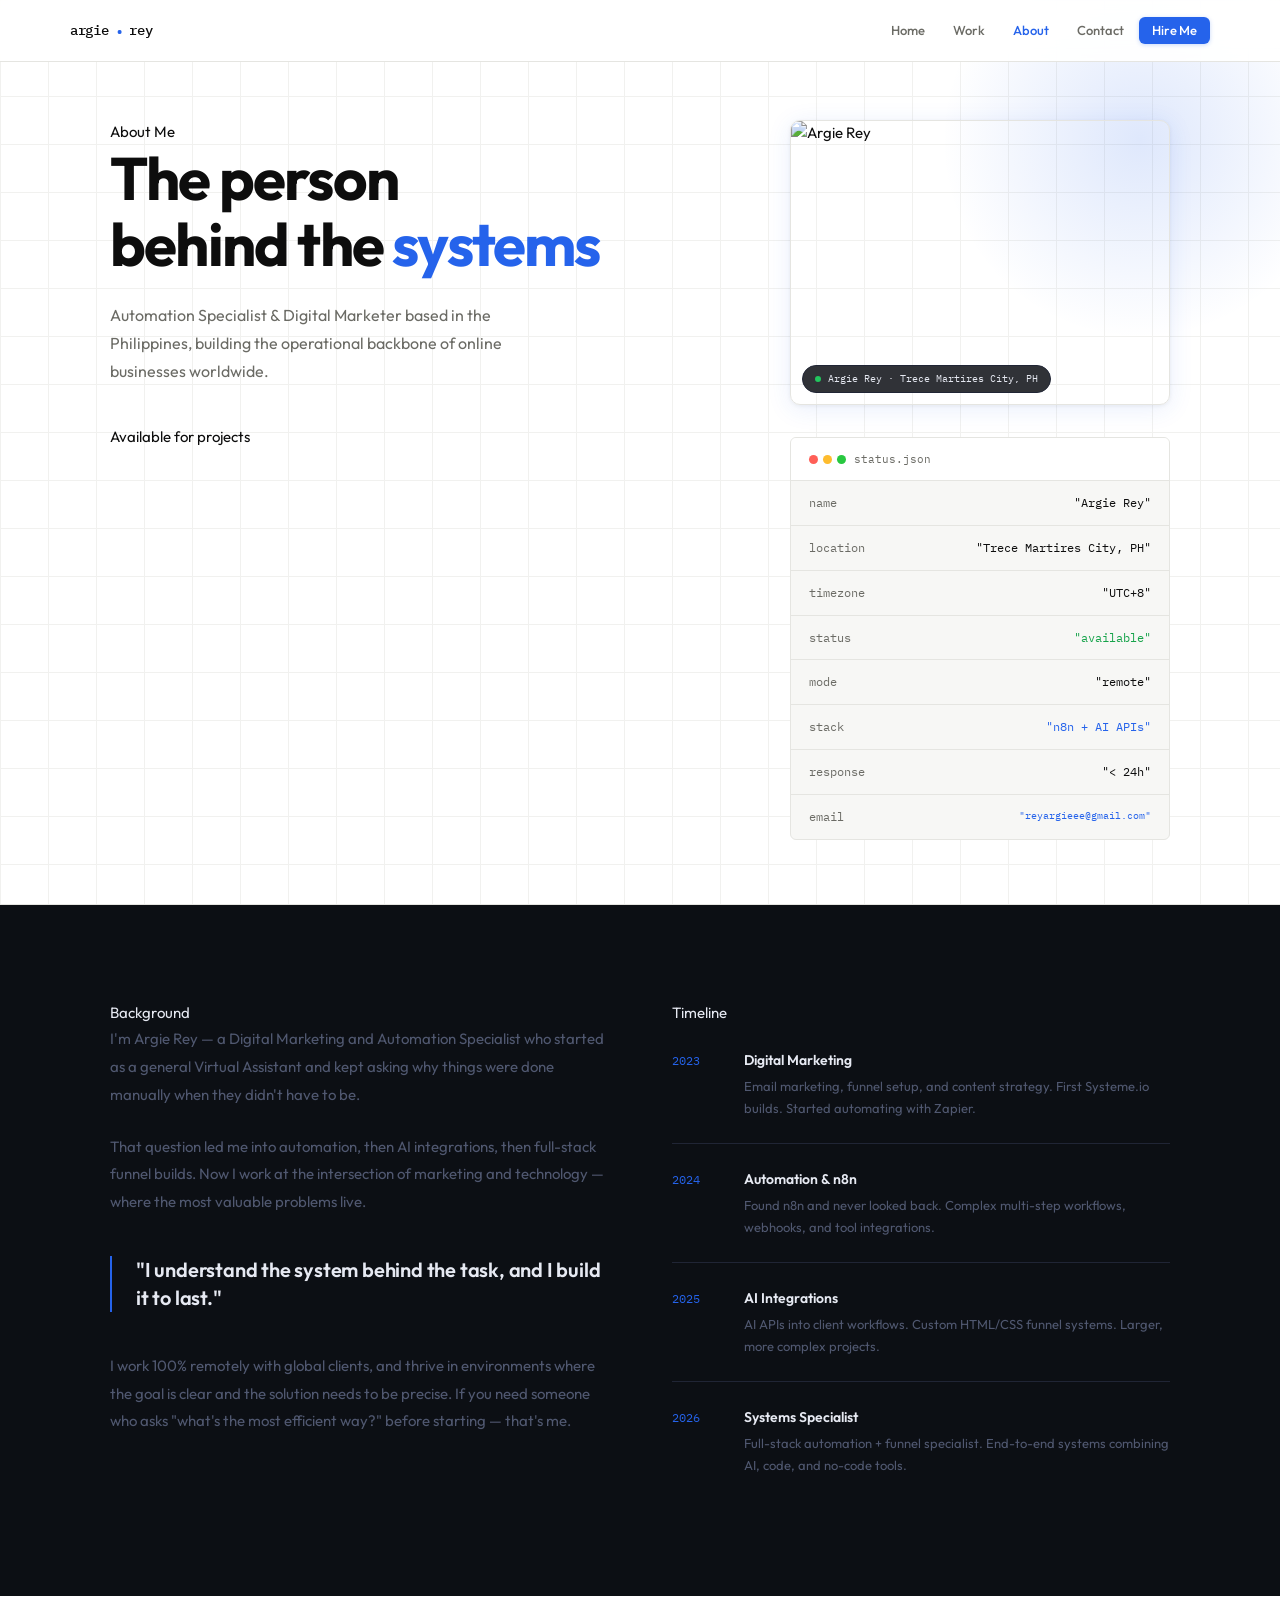
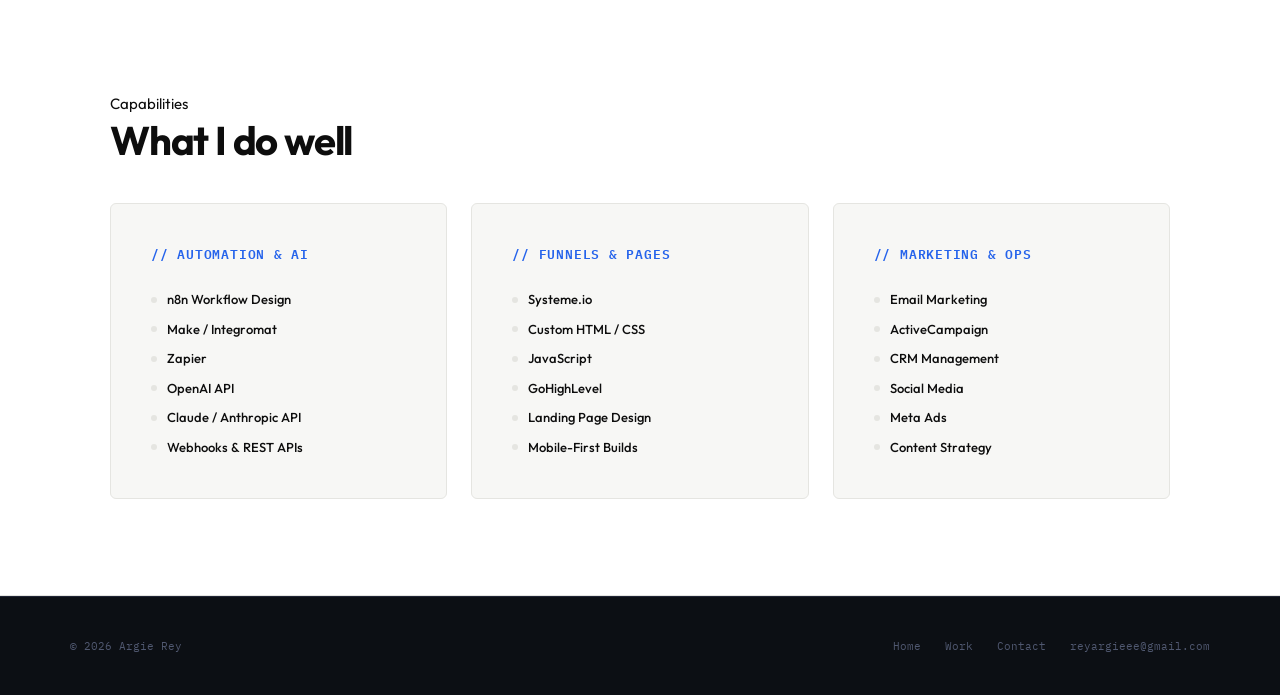
==== about/index.html @ 732ae155 "Add files via upload" ====
<!DOCTYPE html>
<html lang="en">
<head>
  <meta charset="UTF-8"/>
  <meta name="viewport" content="width=device-width, initial-scale=1.0"/>
  <title>About — Argie Rey</title>
  <link rel="stylesheet" href="../css/style.css"/>
  <style>
    /* LIGHT HERO */
    .page-hero {
      background: var(--white);
      padding: 120px 0 64px;
      border-bottom: 1px solid var(--light-rule);
      position: relative; overflow: hidden;
    }
    .page-hero::before {
      content: '';
      position: absolute; inset: 0;
      background-image:
        linear-gradient(var(--light-rule) 1px, transparent 1px),
        linear-gradient(90deg, var(--light-rule) 1px, transparent 1px);
      background-size: 48px 48px;
      opacity: 0.5;
    }
    .page-hero::after {
      content: '';
      position: absolute;
      width: 400px; height: 400px; border-radius: 50%;
      background: radial-gradient(circle, var(--blue-glow) 0%, transparent 70%);
      top: -60px; right: -60px;
    }
    .ph-inner { position: relative; z-index: 1; }

    .profile-photo-wrap { position: relative; margin-bottom: 16px; }
    .profile-photo { width: 100%; aspect-ratio: 4/3; object-fit: cover; object-position: center top; border-radius: var(--radius-lg); border: 1px solid var(--light-rule); display: block; box-shadow: 0 4px 24px rgba(37,99,235,0.1), 0 1px 4px rgba(0,0,0,0.06); }
    .profile-photo-badge { position: absolute; bottom: 12px; left: 12px; display: flex; align-items: center; gap: 7px; background: rgba(12,15,20,0.85); backdrop-filter: blur(8px); border: 1px solid rgba(32,37,53,1); border-radius: 99px; padding: 5px 12px; font-family: var(--f-mono); font-size: 10px; color: #e6e9f2; }
    .hero-grid {
      display: grid;
      grid-template-columns: 1fr 380px;
      gap: var(--s5); align-items: start;
    }
    .page-h1 {
      font-size: clamp(36px, 5vw, 60px);
      font-weight: 700; letter-spacing: -0.03em;
      line-height: 1.1; color: var(--light-text);
      margin-bottom: var(--s3);
    }
    .page-h1 .blue { color: var(--blue); }
    .page-lead { font-size: 16px; color: var(--light-muted); max-width: 460px; line-height: 1.75; margin-bottom: var(--s4); }

    /* STATUS CARD */
    .status-card {
      background: var(--off-white);
      border: 1px solid var(--light-rule);
      border-radius: var(--radius);
      overflow: hidden;
    }
    .sc-header {
      padding: 12px 18px;
      border-bottom: 1px solid var(--light-rule);
      background: var(--white);
      display: flex; align-items: center; gap: 8px;
    }
    .sc-title { font-family: var(--f-mono); font-size: 11px; color: var(--light-muted); }
    .sc-body { padding: 0; }
    .sc-row {
      display: flex; justify-content: space-between; align-items: center;
      padding: 12px 18px;
      border-bottom: 1px solid var(--light-rule);
      font-family: var(--f-mono); font-size: 12px;
    }
    .sc-row:last-child { border-bottom: none; }
    .sc-key { color: var(--light-muted); }
    .sc-val { color: var(--light-text); text-align: right; }
    .sc-val.blue { color: var(--blue); }
    .sc-val.green { color: #16a34a; }

    /* BIO — DARK */
    .bio-section { background: var(--dark); padding: var(--s6) 0; }
    .bio-grid {
      display: grid; grid-template-columns: 1fr 1fr;
      gap: var(--s5); align-items: start;
    }
    .bio-p {
      font-size: 15px; color: var(--dark-muted);
      line-height: 1.85; margin-bottom: var(--s3);
    }
    .pull-quote {
      font-size: 20px; font-weight: 600;
      color: var(--dark-text); line-height: 1.4;
      border-left: 2px solid var(--blue);
      padding-left: var(--s3);
      margin: var(--s4) 0;
      letter-spacing: -0.01em;
    }

    /* timeline */
    .timeline { display: flex; flex-direction: column; gap: 0; }
    .tl-item {
      display: flex; gap: var(--s3);
      padding: var(--s3) 0;
      border-bottom: 1px solid var(--dark-rule);
      position: relative;
    }
    .tl-item:last-child { border-bottom: none; }
    .tl-year {
      font-family: var(--f-mono); font-size: 12px;
      color: var(--blue); min-width: 48px; padding-top: 2px;
    }
    .tl-content {}
    .tl-title { font-size: 14px; font-weight: 600; color: var(--dark-text); margin-bottom: 4px; }
    .tl-desc { font-size: 13px; color: var(--dark-muted); line-height: 1.65; }

    /* SKILLS — LIGHT */
    .skills-section { background: var(--white); padding: var(--s6) 0; border-bottom: 1px solid var(--light-rule); }
    .skills-grid {
      display: grid; grid-template-columns: repeat(3, 1fr);
      gap: var(--s3); margin-top: var(--s4);
    }
    .skill-card {
      background: var(--off-white);
      border: 1px solid var(--light-rule);
      border-radius: var(--radius);
      padding: var(--s4);
    }
    .skill-card-title {
      font-size: 13px; font-weight: 600;
      color: var(--blue);
      font-family: var(--f-mono);
      letter-spacing: 0.06em; text-transform: uppercase;
      margin-bottom: var(--s3);
      display: flex; align-items: center; gap: 8px;
    }
    .skill-list { display: flex; flex-direction: column; gap: 8px; }
    .skill-item {
      display: flex; align-items: center; gap: 10px;
      font-size: 13px; font-weight: 500; color: var(--light-text);
    }
    .skill-item::before {
      content: '';
      width: 6px; height: 6px; border-radius: 50%;
      background: var(--light-rule); flex-shrink: 0;
    }

    @media (max-width: 900px) {
      .profile-photo-wrap { position: relative; margin-bottom: 16px; }
    .profile-photo { width: 100%; aspect-ratio: 4/3; object-fit: cover; object-position: center top; border-radius: var(--radius-lg); border: 1px solid var(--light-rule); display: block; box-shadow: 0 4px 24px rgba(37,99,235,0.1), 0 1px 4px rgba(0,0,0,0.06); }
    .profile-photo-badge { position: absolute; bottom: 12px; left: 12px; display: flex; align-items: center; gap: 7px; background: rgba(12,15,20,0.85); backdrop-filter: blur(8px); border: 1px solid rgba(32,37,53,1); border-radius: 99px; padding: 5px 12px; font-family: var(--f-mono); font-size: 10px; color: #e6e9f2; }
    .hero-grid { grid-template-columns: 1fr; }
      .bio-grid { grid-template-columns: 1fr; }
      .skills-grid { grid-template-columns: 1fr; }
    }
  </style>
</head>
<body>

<nav>
  <div class="nav-inner">
    <a href="../index.html" class="nav-logo">argie<span class="dot">·</span>rey</a>
    <ul class="nav-links">
      <li><a href="../index.html">Home</a></li>
      <li><a href="../work/index.html">Work</a></li>
      <li><a href="../about/index.html" class="active">About</a></li>
      <li><a href="../contact/index.html">Contact</a></li>
      <li><a href="../contact/index.html" class="btn btn-nav">Hire Me</a></li>
    </ul>
  </div>
</nav>

<main>
  <!-- HERO — LIGHT -->
  <section class="page-hero">
    <div class="container ph-inner">
      <div class="hero-grid">
        <div>
          <div class="section-eyebrow">About Me</div>
          <h1 class="page-h1">The person<br>behind the <span class="blue">systems</span></h1>
          <p class="page-lead">Automation Specialist & Digital Marketer based in the Philippines, building the operational backbone of online businesses worldwide.</p>
          <div>
            <div class="status-badge"><span class="status-dot"></span>Available for projects</div>
          </div>
        </div>
        <div style="display:flex; flex-direction:column; gap:16px;">
        <div class="profile-photo-wrap">
          <img src="https://static.wixstatic.com/media/82380c_71cf41e3c10f4f3bbc5aff436acbb50b~mv2.jpg/v1/fill/w_1180,h_966,al_c,q_85,usm_0.66_1.00_0.01,enc_avif,quality_auto/82380c_71cf41e3c10f4f3bbc5aff436acbb50b~mv2.jpg" alt="Argie Rey" class="profile-photo"/>
          <div class="profile-photo-badge"><span class="status-dot"></span>Argie Rey · Trece Martires City, PH</div>
        </div>
        <div class="status-card">
          <div class="sc-header">
            <div class="hc-dots" style="display:flex;gap:5px;">
              <div style="width:9px;height:9px;border-radius:50%;background:#ff5f57;"></div>
              <div style="width:9px;height:9px;border-radius:50%;background:#febc2e;"></div>
              <div style="width:9px;height:9px;border-radius:50%;background:#28c840;"></div>
            </div>
            <span class="sc-title">status.json</span>
          </div>
          <div class="sc-body">
            <div class="sc-row"><span class="sc-key">name</span><span class="sc-val">"Argie Rey"</span></div>
            <div class="sc-row"><span class="sc-key">location</span><span class="sc-val">"Trece Martires City, PH"</span></div>
            <div class="sc-row"><span class="sc-key">timezone</span><span class="sc-val">"UTC+8"</span></div>
            <div class="sc-row"><span class="sc-key">status</span><span class="sc-val green">"available"</span></div>
            <div class="sc-row"><span class="sc-key">mode</span><span class="sc-val">"remote"</span></div>
            <div class="sc-row"><span class="sc-key">stack</span><span class="sc-val blue">"n8n + AI APIs"</span></div>
            <div class="sc-row"><span class="sc-key">response</span><span class="sc-val">"&lt; 24h"</span></div>
            <div class="sc-row"><span class="sc-key">email</span><span class="sc-val blue" style="font-size:10px;">"reyargieee@gmail.com"</span></div>
          </div>
        </div><!-- /status-card -->
        </div><!-- /right col wrapper -->
      </div>
    </div>
  </section>

  <!-- BIO — DARK -->
  <section class="bio-section dark-section">
    <div class="container">
      <div class="bio-grid">
        <div>
          <div class="section-eyebrow">Background</div>
          <p class="bio-p">I'm Argie Rey — a Digital Marketing and Automation Specialist who started as a general Virtual Assistant and kept asking why things were done manually when they didn't have to be.</p>
          <p class="bio-p">That question led me into automation, then AI integrations, then full-stack funnel builds. Now I work at the intersection of marketing and technology — where the most valuable problems live.</p>
          <div class="pull-quote">"I understand the system behind the task, and I build it to last."</div>
          <p class="bio-p">I work 100% remotely with global clients, and thrive in environments where the goal is clear and the solution needs to be precise. If you need someone who asks "what's the most efficient way?" before starting — that's me.</p>
        </div>
        <div>
          <div class="section-eyebrow">Timeline</div>
          <div class="timeline">
            <div class="tl-item">
              <span class="tl-year">2023</span>
              <div class="tl-content">
                <div class="tl-title">Digital Marketing</div>
                <div class="tl-desc">Email marketing, funnel setup, and content strategy. First Systeme.io builds. Started automating with Zapier.</div>
              </div>
            </div>
            <div class="tl-item">
              <span class="tl-year">2024</span>
              <div class="tl-content">
                <div class="tl-title">Automation & n8n</div>
                <div class="tl-desc">Found n8n and never looked back. Complex multi-step workflows, webhooks, and tool integrations.</div>
              </div>
            </div>
            <div class="tl-item">
              <span class="tl-year">2025</span>
              <div class="tl-content">
                <div class="tl-title">AI Integrations</div>
                <div class="tl-desc">AI APIs into client workflows. Custom HTML/CSS funnel systems. Larger, more complex projects.</div>
              </div>
            </div>
            <div class="tl-item">
              <span class="tl-year">2026</span>
              <div class="tl-content">
                <div class="tl-title">Systems Specialist</div>
                <div class="tl-desc">Full-stack automation + funnel specialist. End-to-end systems combining AI, code, and no-code tools.</div>
              </div>
            </div>
          </div>
        </div>
      </div>
    </div>
  </section>

  <!-- SKILLS — LIGHT -->
  <section class="skills-section">
    <div class="container">
      <div class="section-eyebrow">Capabilities</div>
      <h2 style="font-size:clamp(26px,3.5vw,40px);font-weight:700;letter-spacing:-0.03em;color:var(--light-text);max-width:400px;line-height:1.15;margin-bottom:0;">What I do well</h2>
      <div class="skills-grid">
        <div class="skill-card">
          <div class="skill-card-title">// Automation & AI</div>
          <div class="skill-list">
            <div class="skill-item">n8n Workflow Design</div>
            <div class="skill-item">Make / Integromat</div>
            <div class="skill-item">Zapier</div>
            <div class="skill-item">OpenAI API</div>
            <div class="skill-item">Claude / Anthropic API</div>
            <div class="skill-item">Webhooks & REST APIs</div>
          </div>
        </div>
        <div class="skill-card">
          <div class="skill-card-title">// Funnels & Pages</div>
          <div class="skill-list">
            <div class="skill-item">Systeme.io</div>
            <div class="skill-item">Custom HTML / CSS</div>
            <div class="skill-item">JavaScript</div>
            <div class="skill-item">GoHighLevel</div>
            <div class="skill-item">Landing Page Design</div>
            <div class="skill-item">Mobile-First Builds</div>
          </div>
        </div>
        <div class="skill-card">
          <div class="skill-card-title">// Marketing & Ops</div>
          <div class="skill-list">
            <div class="skill-item">Email Marketing</div>
            <div class="skill-item">ActiveCampaign</div>
            <div class="skill-item">CRM Management</div>
            <div class="skill-item">Social Media</div>
            <div class="skill-item">Meta Ads</div>
            <div class="skill-item">Content Strategy</div>
          </div>
        </div>
      </div>
    </div>
  </section>
</main>

<footer>
  <div class="footer-inner">
    <span class="foot-copy">&copy; 2026 Argie Rey</span>
    <div class="foot-links">
      <a href="../index.html">Home</a>
      <a href="../work/index.html">Work</a>
      <a href="../contact/index.html">Contact</a>
      <a href="mailto:reyargieee@gmail.com">reyargieee@gmail.com</a>
    </div>
  </div>
</footer>

<script src="../js/main.js"></script>
</body>
</html>
---- css/style.css ----
@import url('https://fonts.googleapis.com/css2?family=Outfit:wght@300;400;500;600;700&family=IBM+Plex+Mono:wght@300;400;500&display=swap');

/* ─── TOKENS ───────────────────────────────────────────── */
:root {
  --white:       #ffffff;
  --off-white:   #f7f7f5;
  --light-rule:  #e5e5e1;
  --light-text:  #0d0d0d;
  --light-muted: #6b6b65;
  --light-hover: #f0f0ee;

  --dark:        #0c0f14;
  --dark-mid:    #111520;
  --dark-surface:#171c28;
  --dark-rule:   #202535;
  --dark-text:   #e6e9f2;
  --dark-muted:  #505870;

  --blue:        #2563eb;
  --blue-lt:     #3b82f6;
  --blue-dk:     #1d4ed8;
  --blue-glow:   rgba(37,99,235,0.15);
  --blue-tint:   rgba(37,99,235,0.08);
  --blue-border: rgba(37,99,235,0.3);

  --green:       #22c55e;
  --green-tint:  rgba(34,197,94,0.1);
  --green-border:rgba(34,197,94,0.25);

  --f-sans: 'Outfit', sans-serif;
  --f-mono: 'IBM Plex Mono', monospace;

  --s1: 8px;  --s2: 16px; --s3: 24px;
  --s4: 40px; --s5: 64px; --s6: 96px;

  --radius: 6px;
  --radius-lg: 10px;
  --max: 1140px;

  --shadow-sm: 0 1px 3px rgba(0,0,0,0.08), 0 1px 2px rgba(0,0,0,0.06);
  --shadow-md: 0 4px 16px rgba(0,0,0,0.1), 0 2px 6px rgba(0,0,0,0.07);
  --shadow-blue: 0 0 0 3px rgba(37,99,235,0.2);
}

/* ─── RESET ─────────────────────────────────────────────── */
*, *::before, *::after { box-sizing: border-box; margin: 0; padding: 0; }
html { scroll-behavior: smooth; }
body {
  font-family: var(--f-sans);
  font-size: 15px; line-height: 1.65;
  color: var(--light-text);
  background: var(--white);
  overflow-x: hidden;
}
a { text-decoration: none; color: inherit; }
img { display: block; max-width: 100%; }

/* ─── NAV ────────────────────────────────────────────────── */
nav {
  position: fixed; top: 0; left: 0; right: 0; z-index: 100;
  height: 62px;
  display: flex; align-items: center;
  padding: 0 var(--s4);
  background: rgba(255,255,255,0.92);
  backdrop-filter: blur(16px);
  -webkit-backdrop-filter: blur(16px);
  border-bottom: 1px solid var(--light-rule);
  transition: background 0.25s, border-color 0.25s;
}
nav.dark-nav {
  background: rgba(12,15,20,0.94);
  border-bottom-color: var(--dark-rule);
}
.nav-inner {
  max-width: var(--max); margin: 0 auto; width: 100%;
  display: flex; align-items: center; justify-content: space-between;
}
.nav-logo {
  font-family: var(--f-mono); font-size: 14px; font-weight: 500;
  color: var(--light-text); letter-spacing: -0.02em;
  display: flex; align-items: center; gap: 4px;
  transition: color 0.2s;
}
nav.dark-nav .nav-logo { color: var(--dark-text); }
.nav-logo .dot { color: var(--blue); font-size: 22px; line-height: 0; }
.nav-links { display: flex; align-items: center; gap: 2px; list-style: none; }
.nav-links a {
  font-size: 13px; font-weight: 500;
  color: var(--light-muted);
  padding: 7px 13px; border-radius: var(--radius);
  transition: color 0.15s, background 0.15s;
}
nav.dark-nav .nav-links a { color: var(--dark-muted); }
.nav-links a:hover { color: var(--light-text); background: var(--light-hover); }
nav.dark-nav .nav-links a:hover { color: var(--dark-text); background: var(--dark-surface); }
.nav-links a.active { color: var(--blue); }
nav.dark-nav .nav-links a.active { color: var(--blue-lt); }

/* ─── BUTTONS ─────────────────────────────────────────────── */
.btn {
  display: inline-flex; align-items: center; gap: 8px;
  font-family: var(--f-sans); font-weight: 600; font-size: 14px;
  padding: 10px 22px; border-radius: var(--radius);
  border: none; cursor: pointer;
  transition: all 0.18s;
  white-space: nowrap; letter-spacing: -0.01em;
  line-height: 1;
}

/* Primary — filled blue */
.btn-primary {
  background: var(--blue); color: #fff;
  box-shadow: 0 1px 3px rgba(37,99,235,0.3), 0 0 0 0 rgba(37,99,235,0);
}
.btn-primary:hover {
  background: var(--blue-dk);
  box-shadow: 0 4px 14px rgba(37,99,235,0.35), 0 0 0 0 rgba(37,99,235,0);
  transform: translateY(-1px);
}
.btn-primary:active { transform: translateY(0); }

/* Secondary — outlined, light bg */
.btn-secondary {
  background: var(--white); color: var(--light-text);
  border: 1px solid var(--light-rule);
  box-shadow: var(--shadow-sm);
}
.btn-secondary:hover {
  border-color: var(--blue); color: var(--blue);
  box-shadow: var(--shadow-blue);
  transform: translateY(-1px);
}

/* Ghost — on dark surfaces */
.btn-ghost-dark {
  background: var(--dark-surface); color: var(--dark-text);
  border: 1px solid var(--dark-rule);
}
.btn-ghost-dark:hover {
  border-color: var(--blue-lt); color: var(--blue-lt);
  box-shadow: 0 0 0 3px rgba(59,130,246,0.15);
}

/* Nav CTA */
.btn-nav {
  font-size: 13px; font-weight: 600; padding: 8px 18px;
  background: var(--blue); color: #fff !important;
  border-radius: var(--radius);
  box-shadow: 0 1px 4px rgba(37,99,235,0.25);
  transition: background 0.15s, box-shadow 0.15s;
}
.btn-nav:hover { background: var(--blue-dk) !important; box-shadow: 0 4px 12px rgba(37,99,235,0.35); }

/* ─── LAYOUT ─────────────────────────────────────────────── */
.container { max-width: var(--max); margin: 0 auto; padding: 0 var(--s4); }

/* ─── SECTION LABEL ─────────────────────────────────────── */
.eyebrow {
  display: inline-flex; align-items: center; gap: 10px;
  font-family: var(--f-mono); font-size: 11px; font-weight: 400;
  letter-spacing: 0.12em; text-transform: uppercase; color: var(--blue);
  margin-bottom: var(--s3);
}
.eyebrow::before { content: ''; display: block; width: 18px; height: 1px; background: var(--blue); }
.dark-section .eyebrow { color: var(--blue-lt); }
.dark-section .eyebrow::before { background: var(--blue-lt); }

/* ─── TAGS ───────────────────────────────────────────────── */
.tag {
  display: inline-block; font-family: var(--f-mono);
  font-size: 10px; font-weight: 400; letter-spacing: 0.04em;
  padding: 3px 9px; border-radius: 3px;
  background: var(--dark-surface); color: var(--dark-muted);
  border: 1px solid var(--dark-rule);
}
.tag-blue {
  background: var(--blue-tint); color: var(--blue-lt);
  border-color: var(--blue-border);
}
.tag-light {
  background: var(--off-white); color: var(--light-muted);
  border: 1px solid var(--light-rule);
}

/* ─── BADGES ─────────────────────────────────────────────── */
.badge-status {
  display: inline-flex; align-items: center; gap: 7px;
  font-family: var(--f-mono); font-size: 11px;
  padding: 5px 13px; border-radius: 99px;
  background: var(--green-tint); color: #16a34a;
  border: 1px solid var(--green-border);
}
.status-dot {
  width: 6px; height: 6px; border-radius: 50%; background: var(--green);
  animation: blink 2.2s ease-in-out infinite;
}
@keyframes blink { 0%,100%{opacity:1} 50%{opacity:.25} }

/* ─── DARK SECTION ──────────────────────────────────────── */
.dark-section { background: var(--dark); color: var(--dark-text); }

/* ─── FOOTER ─────────────────────────────────────────────── */
footer {
  background: var(--dark); border-top: 1px solid var(--dark-rule);
  padding: var(--s4);
}
.footer-inner {
  max-width: var(--max); margin: 0 auto; width: 100%;
  display: flex; justify-content: space-between; align-items: center;
}
.foot-copy { font-family: var(--f-mono); font-size: 11px; color: var(--dark-muted); }
.foot-links { display: flex; gap: var(--s3); }
.foot-links a {
  font-family: var(--f-mono); font-size: 11px;
  color: var(--dark-muted); transition: color 0.15s;
}
.foot-links a:hover { color: var(--blue-lt); }

/* ─── ANIMATIONS ─────────────────────────────────────────── */

  to   { opacity: 1; transform: translateY(0); }
}
/* animations removed */

 
 
 

/* ─── SCROLLBAR ──────────────────────────────────────────── */
::-webkit-scrollbar { width: 4px; }
::-webkit-scrollbar-track { background: var(--dark); }
::-webkit-scrollbar-thumb { background: var(--blue); border-radius: 2px; }

/* ─── RESPONSIVE ─────────────────────────────────────────── */
@media (max-width: 768px) {
  nav { padding: 0 var(--s3); }
  .nav-links { display: none; }
  .container { padding: 0 var(--s3); }
  .footer-inner { flex-direction: column; gap: var(--s2); text-align: center; }
}

/* ── ANIMATIONS ── content always visible, animation is a bonus ── */
@keyframes fadeUp {
  from { opacity: 0.3; transform: translateY(16px); }
  to   { opacity: 1;   transform: translateY(0); }
}

.reveal {
  animation: fadeUp 0.55s ease both;
}
.reveal.d1 { animation-delay: 0.05s; }
.reveal.d2 { animation-delay: 0.12s; }
.reveal.d3 { animation-delay: 0.18s; }
.reveal.d4 { animation-delay: 0.24s; }
.reveal.d5 { animation-delay: 0.30s; }
.reveal.d6 { animation-delay: 0.36s; }
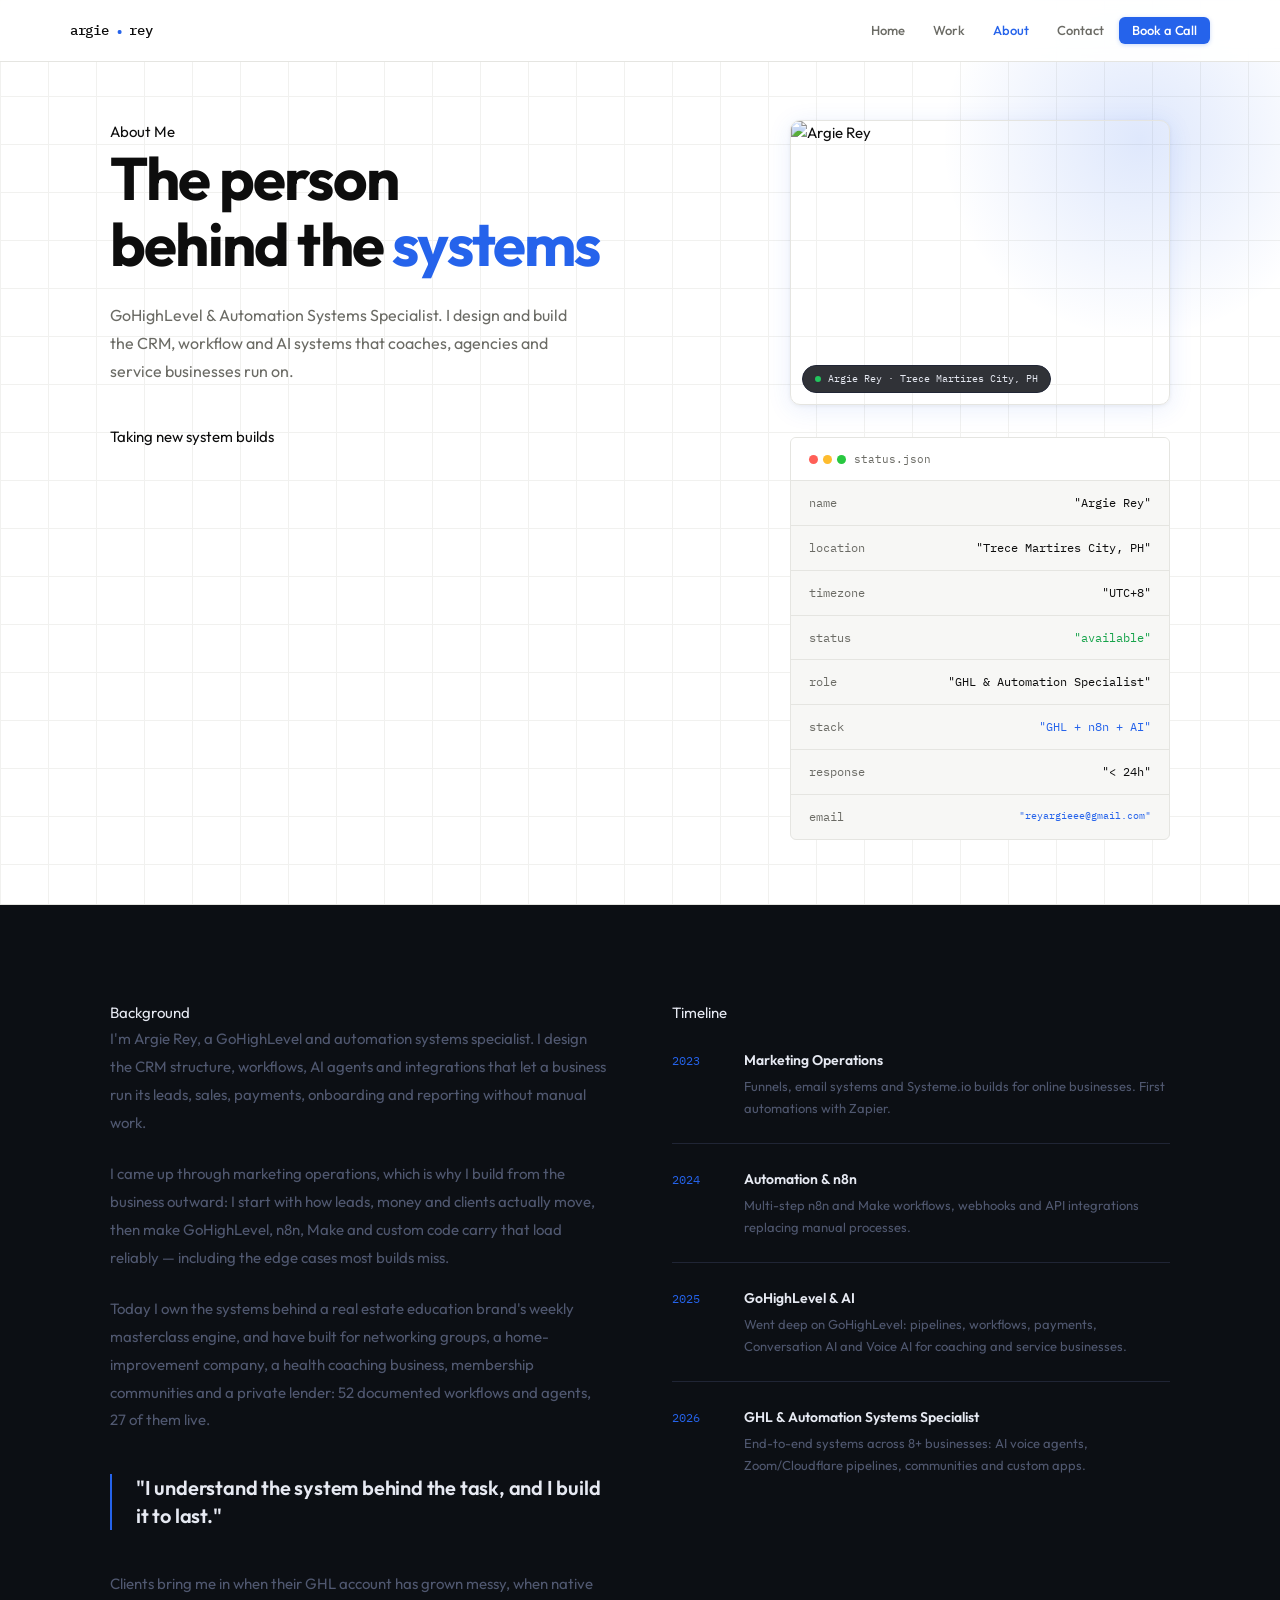
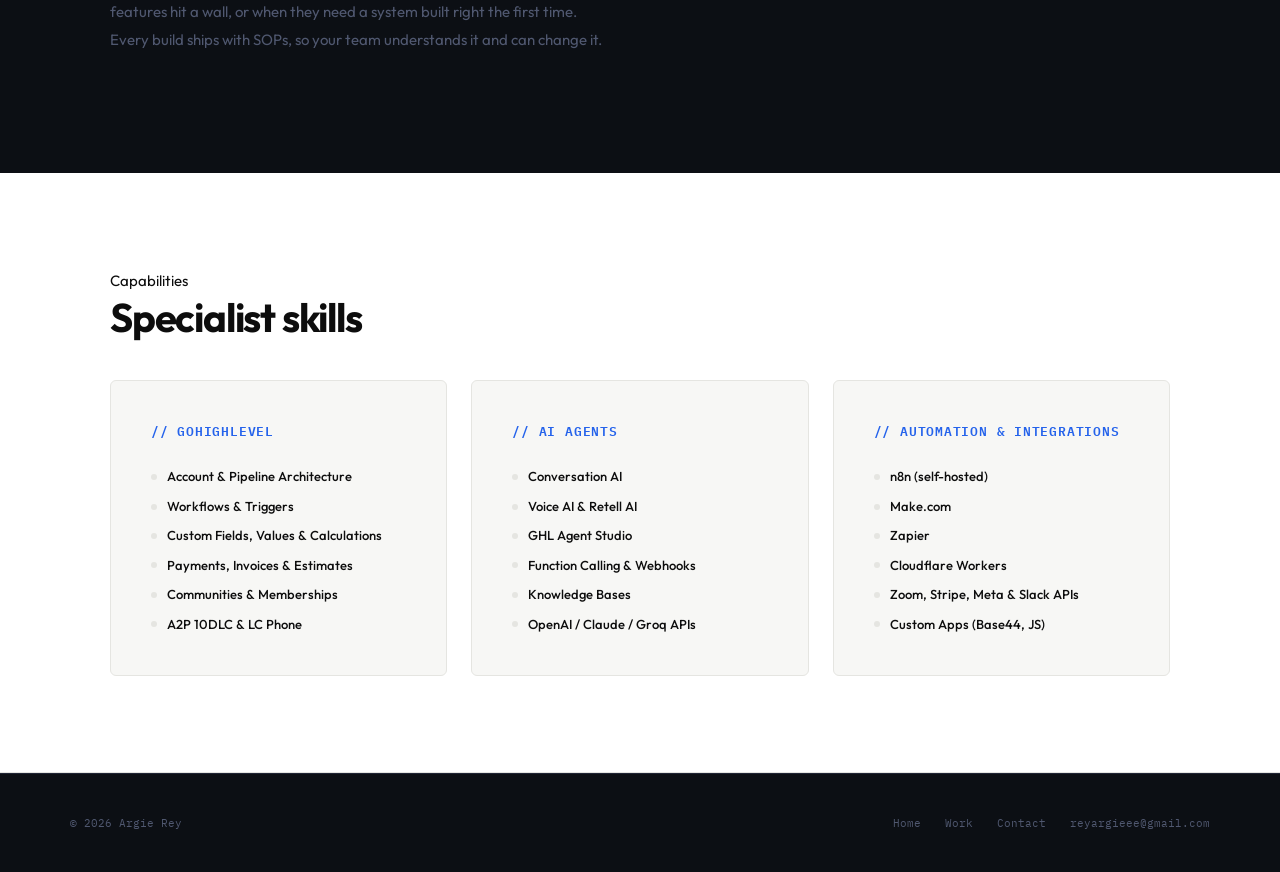
==== commit 221399b4: "Reposition portfolio as GoHighLevel & Automation Systems Specialist - Homepage: specialist hero, rea" ====
--- a/about/index.html
+++ b/about/index.html
@@ -3,7 +3,8 @@
 <head>
   <meta charset="UTF-8"/>
   <meta name="viewport" content="width=device-width, initial-scale=1.0"/>
-  <title>About — Argie Rey</title>
+  <title>About — Argie Rey · GoHighLevel &amp; Automation Systems Specialist</title>
+  <meta name="description" content="Argie Rey is a GoHighLevel and automation systems specialist building CRM, workflow, AI agent and integration systems for coaches, agencies and service businesses."/>
   <link rel="stylesheet" href="../css/style.css"/>
   <style>
     /* LIGHT HERO */
@@ -162,7 +163,7 @@
       <li><a href="../work/index.html">Work</a></li>
       <li><a href="../about/index.html" class="active">About</a></li>
       <li><a href="../contact/index.html">Contact</a></li>
-      <li><a href="../contact/index.html" class="btn btn-nav">Hire Me</a></li>
+      <li><a href="../contact/index.html" class="btn btn-nav">Book a Call</a></li>
     </ul>
   </div>
 </nav>
@@ -175,9 +176,9 @@
         <div>
           <div class="section-eyebrow">About Me</div>
           <h1 class="page-h1">The person<br>behind the <span class="blue">systems</span></h1>
-          <p class="page-lead">Automation Specialist & Digital Marketer based in the Philippines, building the operational backbone of online businesses worldwide.</p>
+          <p class="page-lead">GoHighLevel &amp; Automation Systems Specialist. I design and build the CRM, workflow and AI systems that coaches, agencies and service businesses run on.</p>
           <div>
-            <div class="status-badge"><span class="status-dot"></span>Available for projects</div>
+            <div class="status-badge"><span class="status-dot"></span>Taking new system builds</div>
           </div>
         </div>
         <div style="display:flex; flex-direction:column; gap:16px;">
@@ -199,8 +200,8 @@
             <div class="sc-row"><span class="sc-key">location</span><span class="sc-val">"Trece Martires City, PH"</span></div>
             <div class="sc-row"><span class="sc-key">timezone</span><span class="sc-val">"UTC+8"</span></div>
             <div class="sc-row"><span class="sc-key">status</span><span class="sc-val green">"available"</span></div>
-            <div class="sc-row"><span class="sc-key">mode</span><span class="sc-val">"remote"</span></div>
-            <div class="sc-row"><span class="sc-key">stack</span><span class="sc-val blue">"n8n + AI APIs"</span></div>
+            <div class="sc-row"><span class="sc-key">role</span><span class="sc-val">"GHL &amp; Automation Specialist"</span></div>
+            <div class="sc-row"><span class="sc-key">stack</span><span class="sc-val blue">"GHL + n8n + AI"</span></div>
             <div class="sc-row"><span class="sc-key">response</span><span class="sc-val">"&lt; 24h"</span></div>
             <div class="sc-row"><span class="sc-key">email</span><span class="sc-val blue" style="font-size:10px;">"reyargieee@gmail.com"</span></div>
           </div>
@@ -216,10 +217,11 @@
       <div class="bio-grid">
         <div>
           <div class="section-eyebrow">Background</div>
-          <p class="bio-p">I'm Argie Rey — a Digital Marketing and Automation Specialist who started as a general Virtual Assistant and kept asking why things were done manually when they didn't have to be.</p>
-          <p class="bio-p">That question led me into automation, then AI integrations, then full-stack funnel builds. Now I work at the intersection of marketing and technology — where the most valuable problems live.</p>
+          <p class="bio-p">I'm Argie Rey, a GoHighLevel and automation systems specialist. I design the CRM structure, workflows, AI agents and integrations that let a business run its leads, sales, payments, onboarding and reporting without manual work.</p>
+          <p class="bio-p">I came up through marketing operations, which is why I build from the business outward: I start with how leads, money and clients actually move, then make GoHighLevel, n8n, Make and custom code carry that load reliably — including the edge cases most builds miss.</p>
+          <p class="bio-p">Today I own the systems behind a real estate education brand's weekly masterclass engine, and have built for networking groups, a home-improvement company, a health coaching business, membership communities and a private lender: 52 documented workflows and agents, 27 of them live.</p>
           <div class="pull-quote">"I understand the system behind the task, and I build it to last."</div>
-          <p class="bio-p">I work 100% remotely with global clients, and thrive in environments where the goal is clear and the solution needs to be precise. If you need someone who asks "what's the most efficient way?" before starting — that's me.</p>
+          <p class="bio-p">Clients bring me in when their GHL account has grown messy, when native features hit a wall, or when they need a system built right the first time. Every build ships with SOPs, so your team understands it and can change it.</p>
         </div>
         <div>
           <div class="section-eyebrow">Timeline</div>
@@ -227,29 +229,29 @@
             <div class="tl-item">
               <span class="tl-year">2023</span>
               <div class="tl-content">
-                <div class="tl-title">Digital Marketing</div>
-                <div class="tl-desc">Email marketing, funnel setup, and content strategy. First Systeme.io builds. Started automating with Zapier.</div>
+                <div class="tl-title">Marketing Operations</div>
+                <div class="tl-desc">Funnels, email systems and Systeme.io builds for online businesses. First automations with Zapier.</div>
               </div>
             </div>
             <div class="tl-item">
               <span class="tl-year">2024</span>
               <div class="tl-content">
-                <div class="tl-title">Automation & n8n</div>
-                <div class="tl-desc">Found n8n and never looked back. Complex multi-step workflows, webhooks, and tool integrations.</div>
+                <div class="tl-title">Automation &amp; n8n</div>
+                <div class="tl-desc">Multi-step n8n and Make workflows, webhooks and API integrations replacing manual processes.</div>
               </div>
             </div>
             <div class="tl-item">
               <span class="tl-year">2025</span>
               <div class="tl-content">
-                <div class="tl-title">AI Integrations</div>
-                <div class="tl-desc">AI APIs into client workflows. Custom HTML/CSS funnel systems. Larger, more complex projects.</div>
+                <div class="tl-title">GoHighLevel &amp; AI</div>
+                <div class="tl-desc">Went deep on GoHighLevel: pipelines, workflows, payments, Conversation AI and Voice AI for coaching and service businesses.</div>
               </div>
             </div>
             <div class="tl-item">
               <span class="tl-year">2026</span>
               <div class="tl-content">
-                <div class="tl-title">Systems Specialist</div>
-                <div class="tl-desc">Full-stack automation + funnel specialist. End-to-end systems combining AI, code, and no-code tools.</div>
+                <div class="tl-title">GHL &amp; Automation Systems Specialist</div>
+                <div class="tl-desc">End-to-end systems across 8+ businesses: AI voice agents, Zoom/Cloudflare pipelines, communities and custom apps.</div>
               </div>
             </div>
           </div>
@@ -262,39 +264,39 @@
   <section class="skills-section">
     <div class="container">
       <div class="section-eyebrow">Capabilities</div>
-      <h2 style="font-size:clamp(26px,3.5vw,40px);font-weight:700;letter-spacing:-0.03em;color:var(--light-text);max-width:400px;line-height:1.15;margin-bottom:0;">What I do well</h2>
+      <h2 style="font-size:clamp(26px,3.5vw,40px);font-weight:700;letter-spacing:-0.03em;color:var(--light-text);max-width:520px;line-height:1.15;margin-bottom:0;">Specialist skills</h2>
       <div class="skills-grid">
         <div class="skill-card">
-          <div class="skill-card-title">// Automation & AI</div>
+          <div class="skill-card-title">// GoHighLevel</div>
           <div class="skill-list">
-            <div class="skill-item">n8n Workflow Design</div>
-            <div class="skill-item">Make / Integromat</div>
+            <div class="skill-item">Account &amp; Pipeline Architecture</div>
+            <div class="skill-item">Workflows &amp; Triggers</div>
+            <div class="skill-item">Custom Fields, Values &amp; Calculations</div>
+            <div class="skill-item">Payments, Invoices &amp; Estimates</div>
+            <div class="skill-item">Communities &amp; Memberships</div>
+            <div class="skill-item">A2P 10DLC &amp; LC Phone</div>
+          </div>
+        </div>
+        <div class="skill-card">
+          <div class="skill-card-title">// AI Agents</div>
+          <div class="skill-list">
+            <div class="skill-item">Conversation AI</div>
+            <div class="skill-item">Voice AI &amp; Retell AI</div>
+            <div class="skill-item">GHL Agent Studio</div>
+            <div class="skill-item">Function Calling &amp; Webhooks</div>
+            <div class="skill-item">Knowledge Bases</div>
+            <div class="skill-item">OpenAI / Claude / Groq APIs</div>
+          </div>
+        </div>
+        <div class="skill-card">
+          <div class="skill-card-title">// Automation &amp; Integrations</div>
+          <div class="skill-list">
+            <div class="skill-item">n8n (self-hosted)</div>
+            <div class="skill-item">Make.com</div>
             <div class="skill-item">Zapier</div>
-            <div class="skill-item">OpenAI API</div>
-            <div class="skill-item">Claude / Anthropic API</div>
-            <div class="skill-item">Webhooks & REST APIs</div>
-          </div>
-        </div>
-        <div class="skill-card">
-          <div class="skill-card-title">// Funnels & Pages</div>
-          <div class="skill-list">
-            <div class="skill-item">Systeme.io</div>
-            <div class="skill-item">Custom HTML / CSS</div>
-            <div class="skill-item">JavaScript</div>
-            <div class="skill-item">GoHighLevel</div>
-            <div class="skill-item">Landing Page Design</div>
-            <div class="skill-item">Mobile-First Builds</div>
-          </div>
-        </div>
-        <div class="skill-card">
-          <div class="skill-card-title">// Marketing & Ops</div>
-          <div class="skill-list">
-            <div class="skill-item">Email Marketing</div>
-            <div class="skill-item">ActiveCampaign</div>
-            <div class="skill-item">CRM Management</div>
-            <div class="skill-item">Social Media</div>
-            <div class="skill-item">Meta Ads</div>
-            <div class="skill-item">Content Strategy</div>
+            <div class="skill-item">Cloudflare Workers</div>
+            <div class="skill-item">Zoom, Stripe, Meta &amp; Slack APIs</div>
+            <div class="skill-item">Custom Apps (Base44, JS)</div>
           </div>
         </div>
       </div>
--- a/css/style.css
+++ b/css/style.css
@@ -231,12 +231,50 @@
 ::-webkit-scrollbar-track { background: var(--dark); }
 ::-webkit-scrollbar-thumb { background: var(--blue); border-radius: 2px; }
 
+/* ─── GLOBAL OVERFLOW PREVENTION ────────────────────────── */
+* { box-sizing: border-box; }
+html, body { overflow-x: hidden; max-width: 100vw; }
+
 /* ─── RESPONSIVE ─────────────────────────────────────────── */
 @media (max-width: 768px) {
   nav { padding: 0 var(--s3); }
   .nav-links { display: none; }
   .container { padding: 0 var(--s3); }
   .footer-inner { flex-direction: column; gap: var(--s2); text-align: center; }
+
+  /* Featured card — nuclear mobile fix */
+  .featured-section { padding-left: 0 !important; padding-right: 0 !important; }
+  .featured-section .container { padding: 0 16px !important; }
+  .featured-card {
+    display: block !important;
+    width: 100% !important;
+    max-width: 100% !important;
+    overflow: hidden !important;
+    box-sizing: border-box !important;
+  }
+  .fc-left {
+    display: flex !important;
+    flex-direction: column !important;
+    width: 100% !important;
+    max-width: 100% !important;
+    padding: 20px 16px !important;
+    border-right: none !important;
+    box-sizing: border-box !important;
+    overflow: hidden !important;
+  }
+  .fc-right { display: none !important; }
+  .feat-title { font-size: 20px !important; }
+  .feat-type { white-space: normal !important; word-break: break-word !important; }
+  .feat-desc {
+    font-size: 13px !important;
+    word-break: break-word !important;
+    overflow-wrap: break-word !important;
+    max-width: 100% !important;
+  }
+  .feat-tags { max-width: 100% !important; }
+  .feat-links { max-width: 100% !important; }
+  .feat-link { max-width: 100% !important; }
+  .feat-link .fl-label { max-width: 80% !important; }
 }
 
 /* ── ANIMATIONS ── content always visible, animation is a bonus ── */
